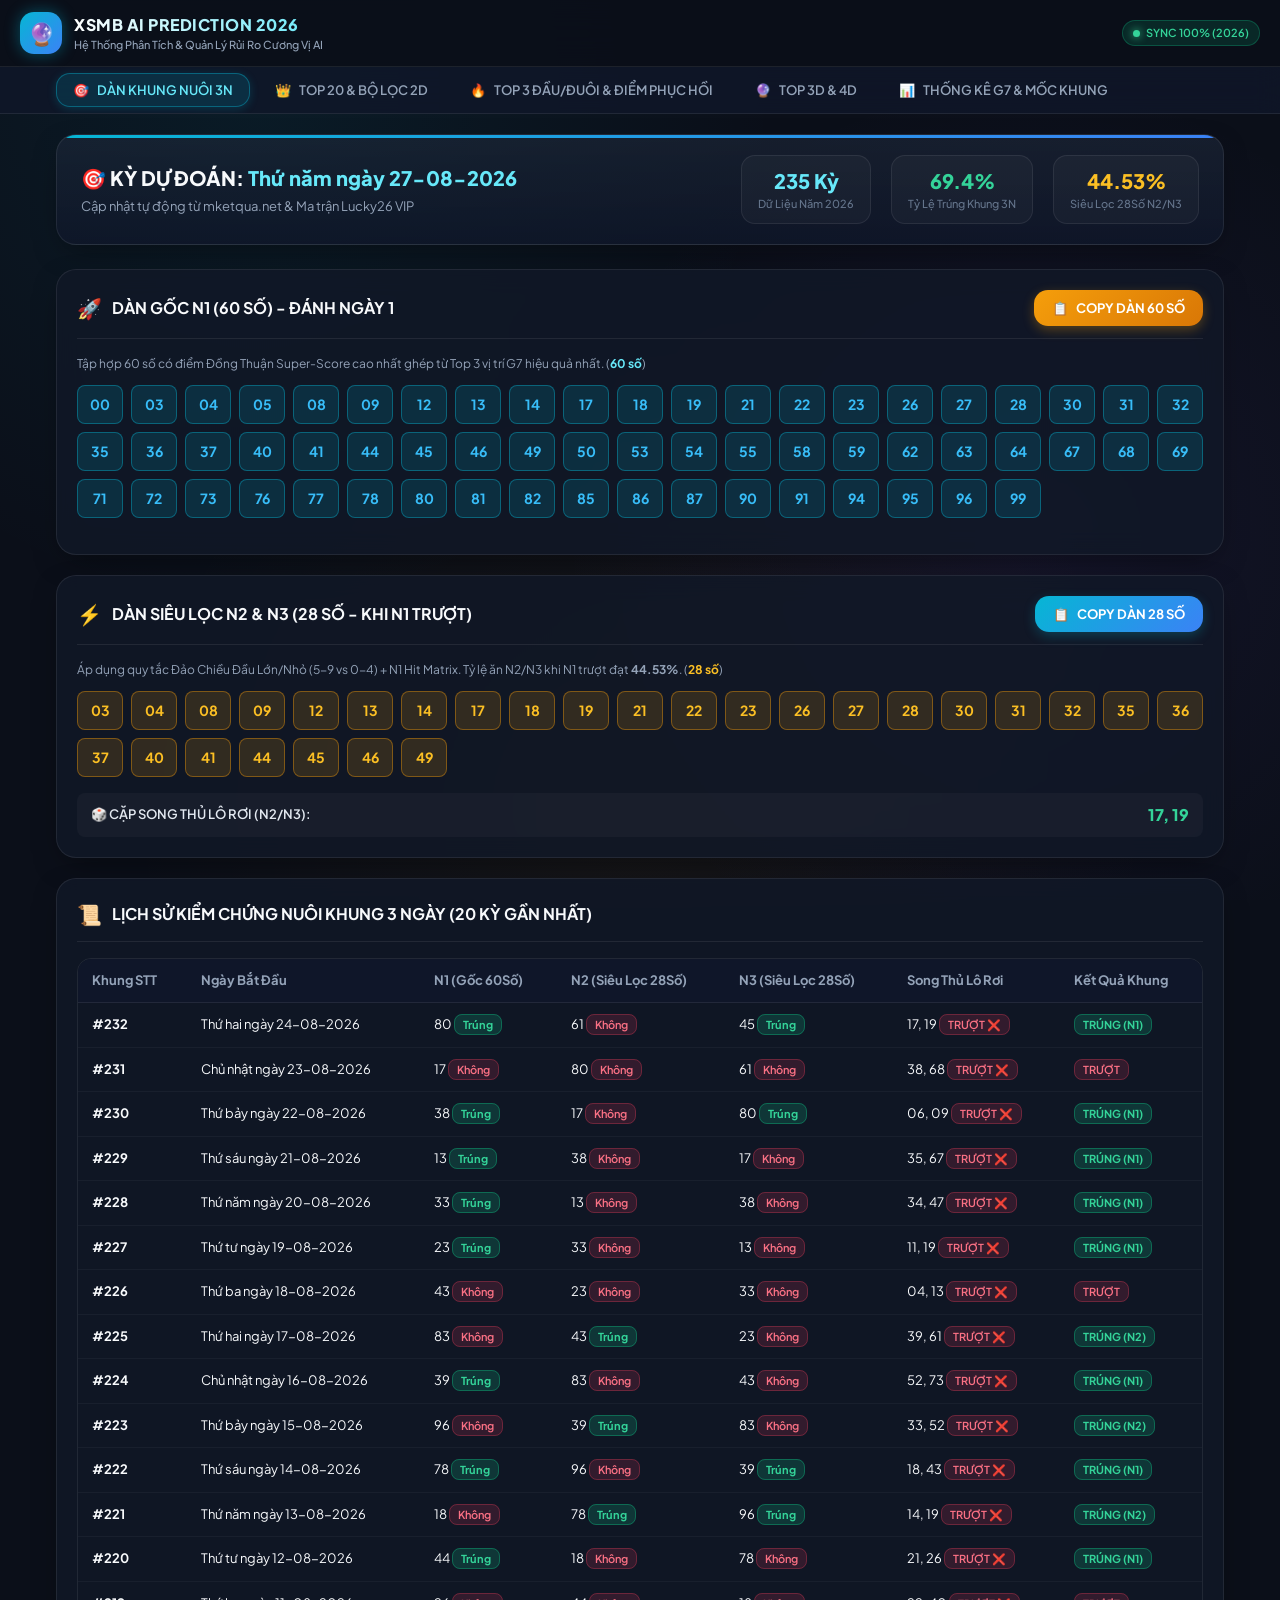
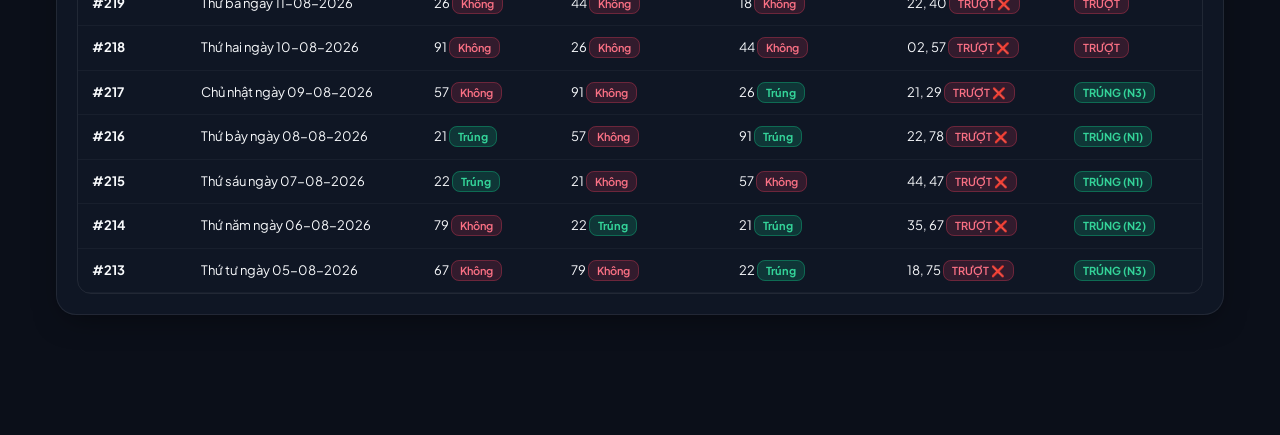
==== index.html @ c9809adb "Initial commit: XSMB AI Prediction 2026 Mini App & Analytics Engine" ====
<!DOCTYPE html>
<html lang="vi">
<head>
    <meta charset="UTF-8">
    <meta name="viewport" content="width=device-width, initial-scale=1.0, maximum-scale=1.0, user-scalable=no">
    <title>XSMB AI Prediction 2026 - Mini App Phân Tích XSMB</title>
    <link rel="stylesheet" href="style.css?v=20260827">
</head>
<body>

    <!-- APP HEADER -->
    <header class="app-header">
        <div class="brand">
            <div class="brand-logo">🔮</div>
            <div class="brand-info">
                <h1>XSMB AI PREDICTION 2026</h1>
                <p>Hệ Thống Phân Tích & Quản Lý Rủi Ro Cương Vị AI</p>
            </div>
        </div>

        <div class="header-status">
            <div class="status-badge">
                <span class="pulse-dot"></span>
                <span>SYNC 100% (2026)</span>
            </div>
        </div>
    </header>

    <!-- NAVIGATION TABS WRAPPER -->
    <div class="nav-tabs-wrapper">
        <div class="nav-tabs">
            <button class="tab-btn active" data-tab="tab-frame3d">
                <span>🎯</span> DÀN KHUNG NUÔI 3N
            </button>
            <button class="tab-btn" data-tab="tab-top20">
                <span>👑</span> TOP 20 & BỘ LỌC 2D
            </button>
            <button class="tab-btn" data-tab="tab-top3dd">
                <span>🔥</span> TOP 3 ĐẦU/ĐUÔI & ĐIỂM PHỤC HỒI
            </button>
            <button class="tab-btn" data-tab="tab-cang3d4d">
                <span>🔮</span> TOP 3D & 4D
            </button>
            <button class="tab-btn" data-tab="tab-stats">
                <span>📊</span> THỐNG KÊ G7 & MỐC KHUNG
            </button>
        </div>
    </div>

    <!-- MAIN CONTAINER -->
    <main class="container">

        <!-- HERO DASHBOARD BANNER -->
        <div class="hero-banner">
            <div class="hero-meta">
                <h2>🎯 KỲ DỰ ĐOÁN: <span id="heroLastDate" style="color: #67E8F9;">Đang nạp...</span></h2>
                <p>Cập nhật tự động từ mketqua.net & Ma trận Lucky26 VIP</p>
            </div>
            <div class="hero-stats">
                <div class="stat-box">
                    <div class="stat-value" id="heroTotalDays">235 Kỳ</div>
                    <div class="stat-label">Dữ Liệu Năm 2026</div>
                </div>
                <div class="stat-box">
                    <div class="stat-value" style="color: #34D399;" id="heroFrameRate">87.50%</div>
                    <div class="stat-label">Tỷ Lệ Trúng Khung 3N</div>
                </div>
                <div class="stat-box">
                    <div class="stat-value" style="color: #FBBF24;" id="heroN2N3Rate">44.53%</div>
                    <div class="stat-label">Siêu Lọc 28Số N2/N3</div>
                </div>
            </div>
        </div>

        <!-- TAB 1: DÀN KHUNG NUÔI 3 NGÀY & SIÊU LỌC -->
        <section id="tab-frame3d" class="tab-content active">
            
            <!-- Card 1: Dàn Gốc N1 (60 Số) -->
            <div class="card">
                <div class="card-header">
                    <div class="card-title">
                        <span class="icon">🚀</span>
                        <span>DÀN GỐC N1 (60 SỐ) - ĐÁNH NGÀY 1</span>
                    </div>
                    <button class="btn btn-gold" id="btnCopyN1">
                        <span>📋</span> COPY DÀN 60 SỐ
                    </button>
                </div>
                <p style="font-size: 12px; color: #94A3B8; margin-bottom: 12px;">
                    Tập hợp 60 số có điểm Đồng Thuận Super-Score cao nhất ghép từ Top 3 vị trí G7 hiệu quả nhất. (<span id="countN1Label" style="color: #67E8F9; font-weight:700;">60 số</span>)
                </p>
                <div class="number-grid" id="gridN1Numbers">
                    <!-- Dynamic Numbers -->
                </div>
            </div>

            <!-- Card 2: Dàn Siêu Lọc N2 & N3 (28 Số) -->
            <div class="card">
                <div class="card-header">
                    <div class="card-title">
                        <span class="icon">⚡</span>
                        <span>DÀN SIÊU LỌC N2 & N3 (28 SỐ - KHI N1 TRƯỢT)</span>
                    </div>
                    <button class="btn" id="btnCopyN2">
                        <span>📋</span> COPY DÀN 28 SỐ
                    </button>
                </div>
                <p style="font-size: 12px; color: #94A3B8; margin-bottom: 12px;">
                    Áp dụng quy tắc Đảo Chiều Đầu Lớn/Nhỏ (5-9 vs 0-4) + N1 Hit Matrix. Tỷ lệ ăn N2/N3 khi N1 trượt đạt <strong>44.53%</strong>. (<span id="countN2Label" style="color: #FBBF24; font-weight:700;">28 số</span>)
                </p>
                <div class="number-grid" id="gridN2Numbers">
                    <!-- Dynamic Numbers -->
                </div>

                <div style="margin-top: 14px; padding: 10px 14px; background: rgba(255, 255, 255, 0.03); border-radius: 8px; display: flex; justify-content: space-between; align-items: center;">
                    <span style="font-size: 13px; font-weight: 600; color: #E2E8F0;">🎲 CẶP SONG THỦ LÔ RƠI (N2/N3):</span>
                    <span style="font-size: 16px; font-weight: 800; color: #34D399;" id="stlPairLabel">---</span>
                </div>
            </div>

            <!-- Card 3: Nhật Ký Kiểm Chứng Khung 3 Ngày (235 Kỳ) -->
            <div class="card">
                <div class="card-header">
                    <div class="card-title">
                        <span class="icon">📜</span>
                        <span>LỊCH SỬ KIỂM CHỨNG NUÔI KHUNG 3 NGÀY (20 KỲ GẦN NHẤT)</span>
                    </div>
                </div>
                <div class="table-responsive">
                    <table class="custom-table">
                        <thead>
                            <tr>
                                <th>Khung STT</th>
                                <th>Ngày Bắt Đầu</th>
                                <th>N1 (Gốc 60Số)</th>
                                <th>N2 (Siêu Lọc 28Số)</th>
                                <th>N3 (Siêu Lọc 28Số)</th>
                                <th>Song Thủ Lô Rơi</th>
                                <th>Kết Quả Khung</th>
                            </tr>
                        </thead>
                        <tbody id="tbodyFrameHistory">
                            <!-- Dynamic Table Rows -->
                        </tbody>
                    </table>
                </div>
            </div>
        </section>

        <!-- TAB 2: TOP 20 & BỘ LỌC 2D LIVE -->
        <section id="tab-top20" class="tab-content">
            
            <!-- Bộ Lọc 2D Live Interactive Tool -->
            <div class="card">
                <div class="card-header">
                    <div class="card-title">
                        <span class="icon">🎛️</span>
                        <span>BỘ LỌC 2D THÔNG MINH LIVE (CHẠM & TỔNG)</span>
                    </div>
                    <button class="btn" id="btnCopyFiltered2D">
                        <span>📋</span> COPY DÀN LỌC
                    </button>
                </div>

                <div class="filter-box">
                    <div class="filter-group">
                        <label class="filter-label">🎯 LỌC THEO CHẠM (Ví dụ: 2358)</label>
                        <input type="text" id="filterChamInput" class="filter-input" placeholder="Nhập các Chạm (mặc định: 0123456789)">
                    </div>
                    <div class="filter-group">
                        <label class="filter-label">📐 LỌC THEO TỔNG (Ví dụ: 1267)</label>
                        <input type="text" id="filterTongInput" class="filter-input" placeholder="Nhập các Tổng (mặc định: 0123456789)">
                    </div>
                </div>

                <p style="font-size: 12px; color: #94A3B8; margin-bottom: 12px;">
                    Kết quả lọc ma trận 100 số theo Chạm & Tổng đã chọn: (<span id="count2DFiltered" style="color: #67E8F9; font-weight:700;">100 số</span>)
                </p>
                <div class="number-grid" id="grid2DFiltered">
                    <!-- Dynamic Numbers -->
                </div>
            </div>

            <!-- Top 20 Super-Score Cards -->
            <div class="card">
                <div class="card-header">
                    <div class="card-title">
                        <span class="icon">👑</span>
                        <span>TOP 20 DỰ ĐOÁN ĐỒNG THUẬN SUPER-SCORE</span>
                    </div>
                    <button class="btn btn-gold" id="btnCopyTop20">
                        <span>📋</span> COPY TOP 20
                    </button>
                </div>
                <div class="number-grid" id="gridTop20Cards" style="grid-template-columns: repeat(auto-fill, minmax(70px, 1fr));">
                    <!-- Dynamic Cards -->
                </div>
            </div>
        </section>

        <!-- TAB 3: TOP 3 ĐẦU / TOP 3 ĐUÔI & ĐIỂM PHỤC HỒI -->
        <section id="tab-top3dd" class="tab-content">
            
            <div class="card">
                <div class="card-header">
                    <div class="card-title">
                        <span class="icon">🔥</span>
                        <span>TOP 3 ĐẦU & TOP 3 ĐUÔI VÀ DÀN 9 SỐ GHÉP</span>
                    </div>
                </div>

                <div style="display: grid; grid-template-columns: repeat(auto-fit, minmax(280px, 1fr)); gap: 16px; margin-bottom: 16px;">
                    <div style="background: rgba(30, 41, 59, 0.6); padding: 16px; border-radius: 12px; border: 1px solid var(--border-color);">
                        <div style="font-size: 12px; color: #94A3B8; font-weight: 700;">TOP 3 ĐẦU DỰ ĐOÁN (ĐỘNG 30N + PHỤC HỒI)</div>
                        <div style="font-size: 24px; font-weight: 800; color: #67E8F9; margin: 6px 0;" id="lblTop3Head">Đầu 2 - Đầu 1 - Đầu 3</div>
                        <div style="font-size: 11px; color: #34D399;">Tỷ lệ ăn 1N: <strong id="rateHead1N">28.63%</strong> | 3N: <strong id="rateHead3N">69.83%</strong></div>
                    </div>

                    <div style="background: rgba(30, 41, 59, 0.6); padding: 16px; border-radius: 12px; border: 1px solid var(--border-color);">
                        <div style="font-size: 12px; color: #94A3B8; font-weight: 700;">TOP 3 ĐUÔI DỰ ĐOÁN (ĐỘNG 30N + PHỤC HỒI)</div>
                        <div style="font-size: 24px; font-weight: 800; color: #FBBF24; margin: 6px 0;" id="lblTop3Tail">Đuôi 3 - Đuôi 7 - Đuôi 8</div>
                        <div style="font-size: 11px; color: #34D399;">Tỷ lệ ăn 1N: <strong id="rateTail1N">25.64%</strong> | 3N: <strong id="rateTail3N">61.64%</strong></div>
                    </div>
                </div>

                <div class="card-header" style="margin-top: 10px;">
                    <div class="card-title" style="font-size: 14px;">
                        <span>🎲 DÀN 9 SỐ GHÉP (ĐẦU x ĐUÔI)</span>
                    </div>
                    <button class="btn" id="btnCopyDan9">📋 COPY 9 SỐ</button>
                </div>
                <div class="number-grid" id="gridDan9Numbers">
                    <!-- Dynamic Numbers -->
                </div>
            </div>

            <!-- Card: Bảng Điểm Phục Hồi & Trừ Bão Hòa Chi Tiết -->
            <div class="card">
                <div class="card-header">
                    <div class="card-title">
                        <span class="icon">📈</span>
                        <span>BẢNG PHÂN TÍCH ĐIỂM TRỪ BÃỎ HÒA & ĐIỂM PHỤC HỒI NỔ LẠI (0-9)</span>
                    </div>
                </div>
                <p style="font-size: 12px; color: #94A3B8; margin-bottom: 12px;">
                    Đơn vị tính: <strong>Trừ Bão Hòa</strong> (Khi nổ 1-3 ngày trước) | <strong>Điểm Phục Hồi 🔥 (+4.5đ)</strong> (Cho các Đầu/Đuôi từng nổ mạnh nay ở ngưỡng nén ngày thứ 4 - 7 của chu kỳ gan).
                </p>

                <div class="table-responsive">
                    <table class="custom-table">
                        <thead>
                            <tr>
                                <th>Chữ Số</th>
                                <th>Loại</th>
                                <th>Tần Suất 30N</th>
                                <th>Nhịp Gan (Ngày)</th>
                                <th>Trừ Bão Hòa</th>
                                <th>Điểm Phục Hồi 🔥</th>
                                <th>Tổng Điểm AI</th>
                                <th>Trạng Thái Nhịp</th>
                            </tr>
                        </thead>
                        <tbody id="tbodyRecoveryScoring">
                            <!-- Dynamic Rows for 0-9 Heads & Tails -->
                        </tbody>
                    </table>
                </div>
            </div>

        </section>

        <!-- TAB 4: TOP 3D & 4D -->
        <section id="tab-cang3d4d" class="tab-content">
            
            <!-- Summary Stats for 3D & 4D -->
            <div style="display: grid; grid-template-columns: repeat(auto-fit, minmax(240px, 1fr)); gap: 16px; margin-bottom: 16px;">
                <div style="background: rgba(30, 41, 59, 0.6); padding: 16px; border-radius: 12px; border: 1px solid var(--border-color);">
                    <div style="font-size: 12px; color: #94A3B8; font-weight: 700;">TỶ LỆ TRÚNG BA CÀNG (3D TOP 20)</div>
                    <div style="font-size: 24px; font-weight: 800; color: #FBBF24; margin: 6px 0;" id="stat3DRate">7.69%</div>
                    <div style="font-size: 11px; color: #34D399;">Đã trúng <strong id="stat3DHits">18/234</strong> kỳ (Ghép Top Càng 0,2,4,5,7 x Top20 2D)</div>
                </div>

                <div style="background: rgba(30, 41, 59, 0.6); padding: 16px; border-radius: 12px; border: 1px solid var(--border-color);">
                    <div style="font-size: 12px; color: #94A3B8; font-weight: 700;">TỶ LỆ TRÚNG BỐN CÀNG (4D TOP 20)</div>
                    <div style="font-size: 24px; font-weight: 800; color: #C084FC; margin: 6px 0;" id="stat4DRate">1.71%</div>
                    <div style="font-size: 11px; color: #34D399;">Đã trúng <strong id="stat4DHits">4/234</strong> kỳ (Ghép Top Càng 0,2 x Top 3D)</div>
                </div>
            </div>

            <div class="card">
                <div class="card-header">
                    <div class="card-title">
                        <span class="icon">🔮</span>
                        <span>TOP 20 BA CÀNG (3D) MẠNH NHẤT</span>
                    </div>
                    <button class="btn btn-gold" id="btnCopy3D">📋 COPY TOP 20 3D</button>
                </div>
                <div class="number-grid" id="grid3DList" style="grid-template-columns: repeat(auto-fill, minmax(75px, 1fr));">
                    <!-- Dynamic 3D Numbers -->
                </div>
            </div>

            <div class="card">
                <div class="card-header">
                    <div class="card-title">
                        <span class="icon">✨</span>
                        <span>TOP 20 BỐN CÀNG (4D) MẠNH NHẤT</span>
                    </div>
                    <button class="btn" id="btnCopy4D">📋 COPY TOP 20 4D</button>
                </div>
                <div class="number-grid" id="grid4DList" style="grid-template-columns: repeat(auto-fill, minmax(85px, 1fr));">
                    <!-- Dynamic 4D Numbers -->
                </div>
            </div>

            <!-- Card: Nhật Ký Kiểm Chứng Lịch Sử 3D & 4D -->
            <div class="card">
                <div class="card-header">
                    <div class="card-title">
                        <span class="icon">📜</span>
                        <span>LỊCH SỬ KIỂM CHỨNG 3D & 4D NĂM 2026 (20 KỲ GẦN NHẤT)</span>
                    </div>
                </div>
                <div class="table-responsive">
                    <table class="custom-table">
                        <thead>
                            <tr>
                                <th>STT</th>
                                <th>Ngày Quay</th>
                                <th>Giải Đặc Biệt</th>
                                <th>Thực Tế 3D (3 Càng)</th>
                                <th>Kết Quả 3D</th>
                                <th>Thực Tế 4D (4 Càng)</th>
                                <th>Kết Quả 4D</th>
                            </tr>
                        </thead>
                        <tbody id="tbody3D4DHistory">
                            <!-- Dynamic Table Rows -->
                        </tbody>
                    </table>
                </div>
            </div>
        </section>

        <!-- TAB 5: THỐNG KÊ G7 & MỐC KHUNG -->
        <section id="tab-stats" class="tab-content">
            
            <!-- High Confidence Burst Prediction Card -->
            <div class="card" style="border: 1px solid rgba(245, 158, 11, 0.4); background: linear-gradient(180deg, rgba(245, 158, 11, 0.08) 0%, rgba(15, 23, 42, 0.85) 100%);">
                <div class="card-header">
                    <div class="card-title">
                        <span class="icon">🎯</span>
                        <span>DỰ ĐOÁN DÀN NỔ HỎA LỰC THEO THỨ (TỶ LỆ 85.3% - 97%)</span>
                    </div>
                    <button class="btn btn-gold" id="btnCopyDowBurst">📋 COPY 20 SỐ HỎA LỰC</button>
                </div>
                
                <div style="display: grid; grid-template-columns: repeat(auto-fit, minmax(260px, 1fr)); gap: 14px; margin-bottom: 14px;">
                    <div style="background: rgba(30, 41, 59, 0.7); padding: 12px; border-radius: 10px; border: 1px solid var(--border-color);">
                        <div style="font-size: 11px; color: #94A3B8; font-weight: 700;">KỲ DỰ ĐOÁN TIẾP THEO</div>
                        <div style="font-size: 20px; font-weight: 800; color: #67E8F9;" id="lblDowNextDay">Thứ Sáu</div>
                        <div style="font-size: 11px; color: #34D399;">Vị trí G7 phong độ: <span id="lblDowG7Pos" style="font-weight: 700;">G7.1 & G7.4</span></div>
                    </div>
                    
                    <div style="background: rgba(30, 41, 59, 0.7); padding: 12px; border-radius: 10px; border: 1px solid var(--border-color);">
                        <div style="font-size: 11px; color: #94A3B8; font-weight: 700;">TỔNG ÉP HẠ & CHẠM ƯU TIÊN</div>
                        <div style="font-size: 14px; font-weight: 800; color: #FBBF24; margin-top: 2px;" id="lblDowTargetSums">Tổng 8, 1, 3, 6</div>
                        <div style="font-size: 11px; color: #94A3B8;">Chạm chính: <span id="lblDowChamSet" style="color: #67E8F9; font-weight:700;">0, 1, 2, 3, 5, 6, 7, 8</span></div>
                    </div>
                </div>

                <div style="margin-bottom: 12px;">
                    <div style="font-size: 13px; font-weight: 700; color: #FBBF24; margin-bottom: 8px;">⚡ DÀN 20 SỐ NỔ HỎA LỰC MẠNH NHẤT DỰ ĐOÁN TIẾP THEO:</div>
                    <div class="number-grid" id="gridDowBurst20">
                        <!-- Dynamic 20 Burst Numbers -->
                    </div>
                </div>
            </div>

            <!-- Window Selection Card -->
            <div class="card">
                <div class="card-header">
                    <div class="card-title">
                        <span class="icon">🗓️</span>
                        <span>PHÂN TÍCH VỊ TRÍ G7 THEO CÁC MỐC KHUNG THỜI GIAN</span>
                    </div>
                </div>

                <div style="display: flex; gap: 10px; margin-bottom: 16px; flex-wrap: wrap;" id="windowSelectorBtns">
                    <button class="btn btn-gold window-btn active" data-window="30">🚀 Khung 30 Ngày</button>
                    <button class="btn btn-secondary window-btn" data-window="60">🔥 Khung 60 Ngày</button>
                    <button class="btn btn-secondary window-btn" data-window="90">🔮 Khung 90 Ngày</button>
                    <button class="btn btn-secondary window-btn" data-window="all">📊 Toàn Bộ 2026 (235 Kỳ)</button>
                </div>

                <div style="display: grid; grid-template-columns: repeat(auto-fit, minmax(180px, 1fr)); gap: 12px; margin-bottom: 12px;" id="gridG7RankingCards">
                    <!-- Dynamic G7 Ranking Cards -->
                </div>
            </div>

            <!-- Performance By DOW Card -->
            <div class="card">
                <div class="card-header">
                    <div class="card-title">
                        <span class="icon">📊</span>
                        <span>HIỆU SUẤT VỊ TRÍ G7 THEO CÁC THỨ TRONG TUẦN (2026)</span>
                    </div>
                </div>
                <div class="table-responsive">
                    <table class="custom-table">
                        <thead>
                            <tr>
                                <th>Thứ Trong Tuần</th>
                                <th>Số Kỳ Đánh Giá</th>
                                <th>Vị Trí G7 Nổ Mạnh</th>
                                <th>Tỷ Lệ Ăn Chạm (%)</th>
                                <th>Tỷ Lệ Ép Hạ Dàn (%)</th>
                            </tr>
                        </thead>
                        <tbody id="tbodyDowStats">
                            <!-- Dynamic Rows -->
                        </tbody>
                    </table>
                </div>
            </div>
        </section>

    </main>

    <script src="app.js?v=20260827_4"></script>
</body>
</html>
---- style.css ----
/* XSMB AI PREDICTION 2026 - MINI APP DESIGN SYSTEM */
@import url('https://fonts.googleapis.com/css2?family=Plus+Jakarta+Sans:wght@300;400;500;600;700;800&display=swap');

:root {
    --bg-dark: #0B0F19;
    --bg-card: rgba(17, 24, 39, 0.85);
    --bg-card-hover: rgba(30, 41, 59, 0.9);
    --border-color: rgba(255, 255, 255, 0.08);
    --border-accent: rgba(59, 130, 246, 0.3);
    
    --primary-cyan: #06B6D4;
    --primary-blue: #3B82F6;
    --accent-gold: #F59E0B;
    --accent-purple: #8B5CF6;
    --accent-rose: #F43F5E;
    --accent-emerald: #10B981;
    
    --text-primary: #F8FAFC;
    --text-secondary: #94A3B8;
    --text-muted: #64748B;

    --gradient-primary: linear-gradient(135deg, #06B6D4 0%, #3B82F6 100%);
    --gradient-gold: linear-gradient(135deg, #F59E0B 0%, #D97706 100%);
    --gradient-emerald: linear-gradient(135deg, #10B981 0%, #059669 100%);
    --gradient-rose: linear-gradient(135deg, #F43F5E 0%, #E11D48 100%);
    --gradient-card: linear-gradient(180deg, rgba(30, 41, 59, 0.6) 0%, rgba(15, 23, 42, 0.8) 100%);
    
    --shadow-glow: 0 0 25px rgba(6, 182, 212, 0.15);
    --shadow-card: 0 10px 30px -10px rgba(0, 0, 0, 0.5);
    --radius-sm: 8px;
    --radius-md: 14px;
    --radius-lg: 20px;
    --radius-full: 9999px;
}

* {
    box-sizing: border-box;
    margin: 0;
    padding: 0;
    font-family: 'Plus Jakarta Sans', -apple-system, BlinkMacSystemFont, sans-serif;
    -webkit-tap-highlight-color: transparent;
}

body {
    background-color: var(--bg-dark);
    color: var(--text-primary);
    min-height: 100vh;
    padding-bottom: 80px;
    background-image: 
        radial-gradient(circle at 20% 10%, rgba(6, 182, 212, 0.08) 0%, transparent 40%),
        radial-gradient(circle at 80% 60%, rgba(139, 92, 246, 0.08) 0%, transparent 40%),
        radial-gradient(circle at 50% 90%, rgba(245, 158, 11, 0.05) 0%, transparent 50%);
    background-attachment: fixed;
    line-height: 1.5;
}

/* APP HEADER */
.app-header {
    background: rgba(11, 15, 25, 0.9);
    backdrop-filter: blur(16px);
    -webkit-backdrop-filter: blur(16px);
    border-bottom: 1px solid var(--border-color);
    position: sticky;
    top: 0;
    z-index: 100;
    padding: 12px 20px;
    display: flex;
    justify-content: space-between;
    align-items: center;
}

.brand {
    display: flex;
    align-items: center;
    gap: 12px;
}

.brand-logo {
    width: 42px;
    height: 42px;
    background: var(--gradient-primary);
    border-radius: var(--radius-md);
    display: flex;
    align-items: center;
    justify-content: center;
    font-size: 22px;
    box-shadow: 0 0 15px rgba(6, 182, 212, 0.4);
}

.brand-info h1 {
    font-size: 16px;
    font-weight: 800;
    background: linear-gradient(90deg, #FFFFFF 0%, #67E8F9 100%);
    -webkit-background-clip: text;
    -webkit-text-fill-color: transparent;
    letter-spacing: 0.5px;
}

.brand-info p {
    font-size: 11px;
    color: var(--text-secondary);
    font-weight: 500;
}

.header-status {
    display: flex;
    align-items: center;
    gap: 10px;
}

.status-badge {
    background: rgba(16, 185, 129, 0.15);
    border: 1px solid rgba(16, 185, 129, 0.3);
    color: #34D399;
    padding: 4px 10px;
    border-radius: var(--radius-full);
    font-size: 11px;
    font-weight: 600;
    display: flex;
    align-items: center;
    gap: 6px;
}

.pulse-dot {
    width: 7px;
    height: 7px;
    background-color: #34D399;
    border-radius: 50%;
    box-shadow: 0 0 8px #34D399;
    animation: pulse 2s infinite;
}

@keyframes pulse {
    0% { transform: scale(0.95); opacity: 0.8; }
    50% { transform: scale(1.2); opacity: 1; }
    100% { transform: scale(0.95); opacity: 0.8; }
}

/* NAVIGATION TABS */
.nav-tabs-wrapper {
    background: rgba(15, 23, 42, 0.8);
    backdrop-filter: blur(12px);
    border-bottom: 1px solid var(--border-color);
    position: sticky;
    top: 67px;
    z-index: 90;
    overflow-x: auto;
    scrollbar-width: none;
}

.nav-tabs-wrapper::-webkit-scrollbar {
    display: none;
}

.nav-tabs {
    display: flex;
    max-width: 1200px;
    margin: 0 auto;
    padding: 6px 16px;
    gap: 8px;
}

.tab-btn {
    background: transparent;
    border: 1px solid transparent;
    color: var(--text-secondary);
    padding: 8px 16px;
    border-radius: var(--radius-md);
    font-size: 13px;
    font-weight: 600;
    white-space: nowrap;
    cursor: pointer;
    transition: all 0.25s ease;
    display: flex;
    align-items: center;
    gap: 8px;
}

.tab-btn:hover {
    color: var(--text-primary);
    background: rgba(255, 255, 255, 0.04);
}

.tab-btn.active {
    background: rgba(6, 182, 212, 0.15);
    border-color: rgba(6, 182, 212, 0.4);
    color: #67E8F9;
    box-shadow: 0 2px 10px rgba(6, 182, 212, 0.2);
}

/* MAIN CONTAINER */
.container {
    max-width: 1200px;
    margin: 0 auto;
    padding: 20px 16px;
}

.tab-content {
    display: none;
    animation: fadeIn 0.3s ease;
}

.tab-content.active {
    display: block;
}

@keyframes fadeIn {
    from { opacity: 0; transform: translateY(6px); }
    to { opacity: 1; transform: translateY(0); }
}

/* DASHBOARD BANNER */
.hero-banner {
    background: var(--gradient-card);
    border: 1px solid var(--border-color);
    border-radius: var(--radius-lg);
    padding: 20px 24px;
    margin-bottom: 24px;
    box-shadow: var(--shadow-card);
    display: flex;
    justify-content: space-between;
    align-items: center;
    flex-wrap: wrap;
    gap: 16px;
    position: relative;
    overflow: hidden;
}

.hero-banner::before {
    content: '';
    position: absolute;
    top: 0;
    left: 0;
    right: 0;
    height: 3px;
    background: var(--gradient-primary);
}

.hero-meta h2 {
    font-size: 20px;
    font-weight: 800;
    margin-bottom: 4px;
    color: var(--text-primary);
}

.hero-meta p {
    font-size: 13px;
    color: var(--text-secondary);
}

.hero-stats {
    display: flex;
    gap: 20px;
}

.stat-box {
    background: rgba(255, 255, 255, 0.03);
    border: 1px solid var(--border-color);
    padding: 10px 16px;
    border-radius: var(--radius-md);
    text-align: center;
}

.stat-value {
    font-size: 20px;
    font-weight: 800;
    color: #67E8F9;
}

.stat-label {
    font-size: 11px;
    color: var(--text-muted);
    font-weight: 500;
}

/* CARDS */
.card {
    background: var(--bg-card);
    backdrop-filter: blur(12px);
    border: 1px solid var(--border-color);
    border-radius: var(--radius-lg);
    padding: 20px;
    margin-bottom: 20px;
    box-shadow: var(--shadow-card);
    transition: transform 0.2s ease, border-color 0.2s ease;
}

.card:hover {
    border-color: rgba(255, 255, 255, 0.15);
}

.card-header {
    display: flex;
    justify-content: space-between;
    align-items: center;
    margin-bottom: 16px;
    padding-bottom: 12px;
    border-bottom: 1px solid var(--border-color);
}

.card-title {
    font-size: 16px;
    font-weight: 700;
    display: flex;
    align-items: center;
    gap: 10px;
    color: var(--text-primary);
}

.card-title span.icon {
    font-size: 20px;
}

/* NUMBER GRID */
.number-grid {
    display: grid;
    grid-template-columns: repeat(auto-fill, minmax(44px, 1fr));
    gap: 8px;
    margin-bottom: 16px;
}

.num-tag {
    background: rgba(30, 41, 59, 0.9);
    border: 1px solid rgba(255, 255, 255, 0.08);
    border-radius: var(--radius-sm);
    padding: 8px 4px;
    text-align: center;
    font-size: 14px;
    font-weight: 700;
    color: #E2E8F0;
    transition: all 0.2s ease;
    cursor: pointer;
    user-select: none;
}

.num-tag:hover {
    background: rgba(6, 182, 212, 0.2);
    border-color: rgba(6, 182, 212, 0.5);
    color: #67E8F9;
    transform: translateY(-2px);
}

.num-tag.gold {
    background: rgba(245, 158, 11, 0.15);
    border-color: rgba(245, 158, 11, 0.4);
    color: #FBBF24;
}

.num-tag.cyan {
    background: rgba(6, 182, 212, 0.15);
    border-color: rgba(6, 182, 212, 0.4);
    color: #38BDF8;
}

.num-tag.purple {
    background: rgba(139, 92, 246, 0.15);
    border-color: rgba(139, 92, 246, 0.4);
    color: #C084FC;
}

/* BUTTONS */
.btn {
    background: var(--gradient-primary);
    color: #FFFFFF;
    border: none;
    padding: 10px 18px;
    border-radius: var(--radius-md);
    font-size: 13px;
    font-weight: 700;
    cursor: pointer;
    display: inline-flex;
    align-items: center;
    justify-content: center;
    gap: 8px;
    transition: all 0.2s ease;
    box-shadow: 0 4px 12px rgba(6, 182, 212, 0.25);
}

.btn:hover {
    transform: translateY(-1px);
    box-shadow: 0 6px 18px rgba(6, 182, 212, 0.4);
}

.btn:active {
    transform: translateY(1px);
}

.btn-secondary {
    background: rgba(255, 255, 255, 0.06);
    border: 1px solid var(--border-color);
    color: var(--text-primary);
    box-shadow: none;
}

.btn-secondary:hover {
    background: rgba(255, 255, 255, 0.12);
    box-shadow: none;
}

.btn-gold {
    background: var(--gradient-gold);
    box-shadow: 0 4px 12px rgba(245, 158, 11, 0.3);
}

.btn-gold:hover {
    box-shadow: 0 6px 18px rgba(245, 158, 11, 0.5);
}

/* TABLES */
.table-responsive {
    width: 100%;
    overflow-x: auto;
    border-radius: var(--radius-md);
    border: 1px solid var(--border-color);
}

.custom-table {
    width: 100%;
    border-collapse: collapse;
    font-size: 13px;
    text-align: left;
}

.custom-table th {
    background: rgba(15, 23, 42, 0.95);
    color: var(--text-secondary);
    font-weight: 700;
    padding: 12px 14px;
    border-bottom: 1px solid var(--border-color);
    white-space: nowrap;
}

.custom-table td {
    padding: 12px 14px;
    border-bottom: 1px solid rgba(255, 255, 255, 0.04);
    color: var(--text-primary);
    white-space: nowrap;
}

.custom-table tbody tr:hover {
    background: rgba(255, 255, 255, 0.02);
}

/* STATUS TAGS */
.tag-hit {
    background: rgba(16, 185, 129, 0.2);
    border: 1px solid rgba(16, 185, 129, 0.4);
    color: #34D399;
    padding: 3px 8px;
    border-radius: var(--radius-sm);
    font-size: 11px;
    font-weight: 700;
}

.tag-miss {
    background: rgba(244, 63, 94, 0.15);
    border: 1px solid rgba(244, 63, 94, 0.3);
    color: #FB7185;
    padding: 3px 8px;
    border-radius: var(--radius-sm);
    font-size: 11px;
    font-weight: 600;
}

.tag-info {
    background: rgba(59, 130, 246, 0.15);
    border: 1px solid rgba(59, 130, 246, 0.3);
    color: #60A5FA;
    padding: 3px 8px;
    border-radius: var(--radius-sm);
    font-size: 11px;
    font-weight: 600;
}

/* 2D FILTER CONTROLS */
.filter-box {
    background: rgba(15, 23, 42, 0.6);
    border: 1px solid var(--border-accent);
    border-radius: var(--radius-md);
    padding: 16px;
    margin-bottom: 16px;
    display: grid;
    grid-template-columns: repeat(auto-fit, minmax(220px, 1fr));
    gap: 14px;
}

.filter-group {
    display: flex;
    flex-direction: column;
    gap: 6px;
}

.filter-label {
    font-size: 12px;
    font-weight: 700;
    color: var(--text-secondary);
}

.filter-input {
    background: rgba(30, 41, 59, 0.9);
    border: 1px solid var(--border-color);
    border-radius: var(--radius-sm);
    color: #FFFFFF;
    padding: 8px 12px;
    font-size: 13px;
    outline: none;
    transition: border-color 0.2s ease;
}

.filter-input:focus {
    border-color: var(--primary-cyan);
    box-shadow: 0 0 8px rgba(6, 182, 212, 0.3);
}

/* TOAST NOTIFICATION */
.toast-container {
    position: fixed;
    bottom: 24px;
    right: 24px;
    z-index: 1000;
}

.toast {
    background: rgba(15, 23, 42, 0.95);
    border: 1px solid var(--primary-cyan);
    color: #FFFFFF;
    padding: 12px 20px;
    border-radius: var(--radius-md);
    box-shadow: 0 10px 25px rgba(0, 0, 0, 0.6);
    font-size: 13px;
    font-weight: 600;
    display: flex;
    align-items: center;
    gap: 10px;
    animation: slideUp 0.3s ease;
}

@keyframes slideUp {
    from { opacity: 0; transform: translateY(20px); }
    to { opacity: 1; transform: translateY(0); }
}

/* RESPONSIVE DESIGN */
@media (max-width: 768px) {
    .app-header {
        padding: 10px 14px;
    }

    .hero-banner {
        padding: 16px;
    }

    .hero-meta h2 {
        font-size: 17px;
    }

    .hero-stats {
        width: 100%;
        justify-content: space-between;
    }

    .stat-box {
        flex: 1;
        padding: 8px;
    }

    .stat-value {
        font-size: 17px;
    }

    .number-grid {
        grid-template-columns: repeat(auto-fill, minmax(38px, 1fr));
        gap: 6px;
    }

    .num-tag {
        font-size: 12px;
        padding: 6px 2px;
    }
}
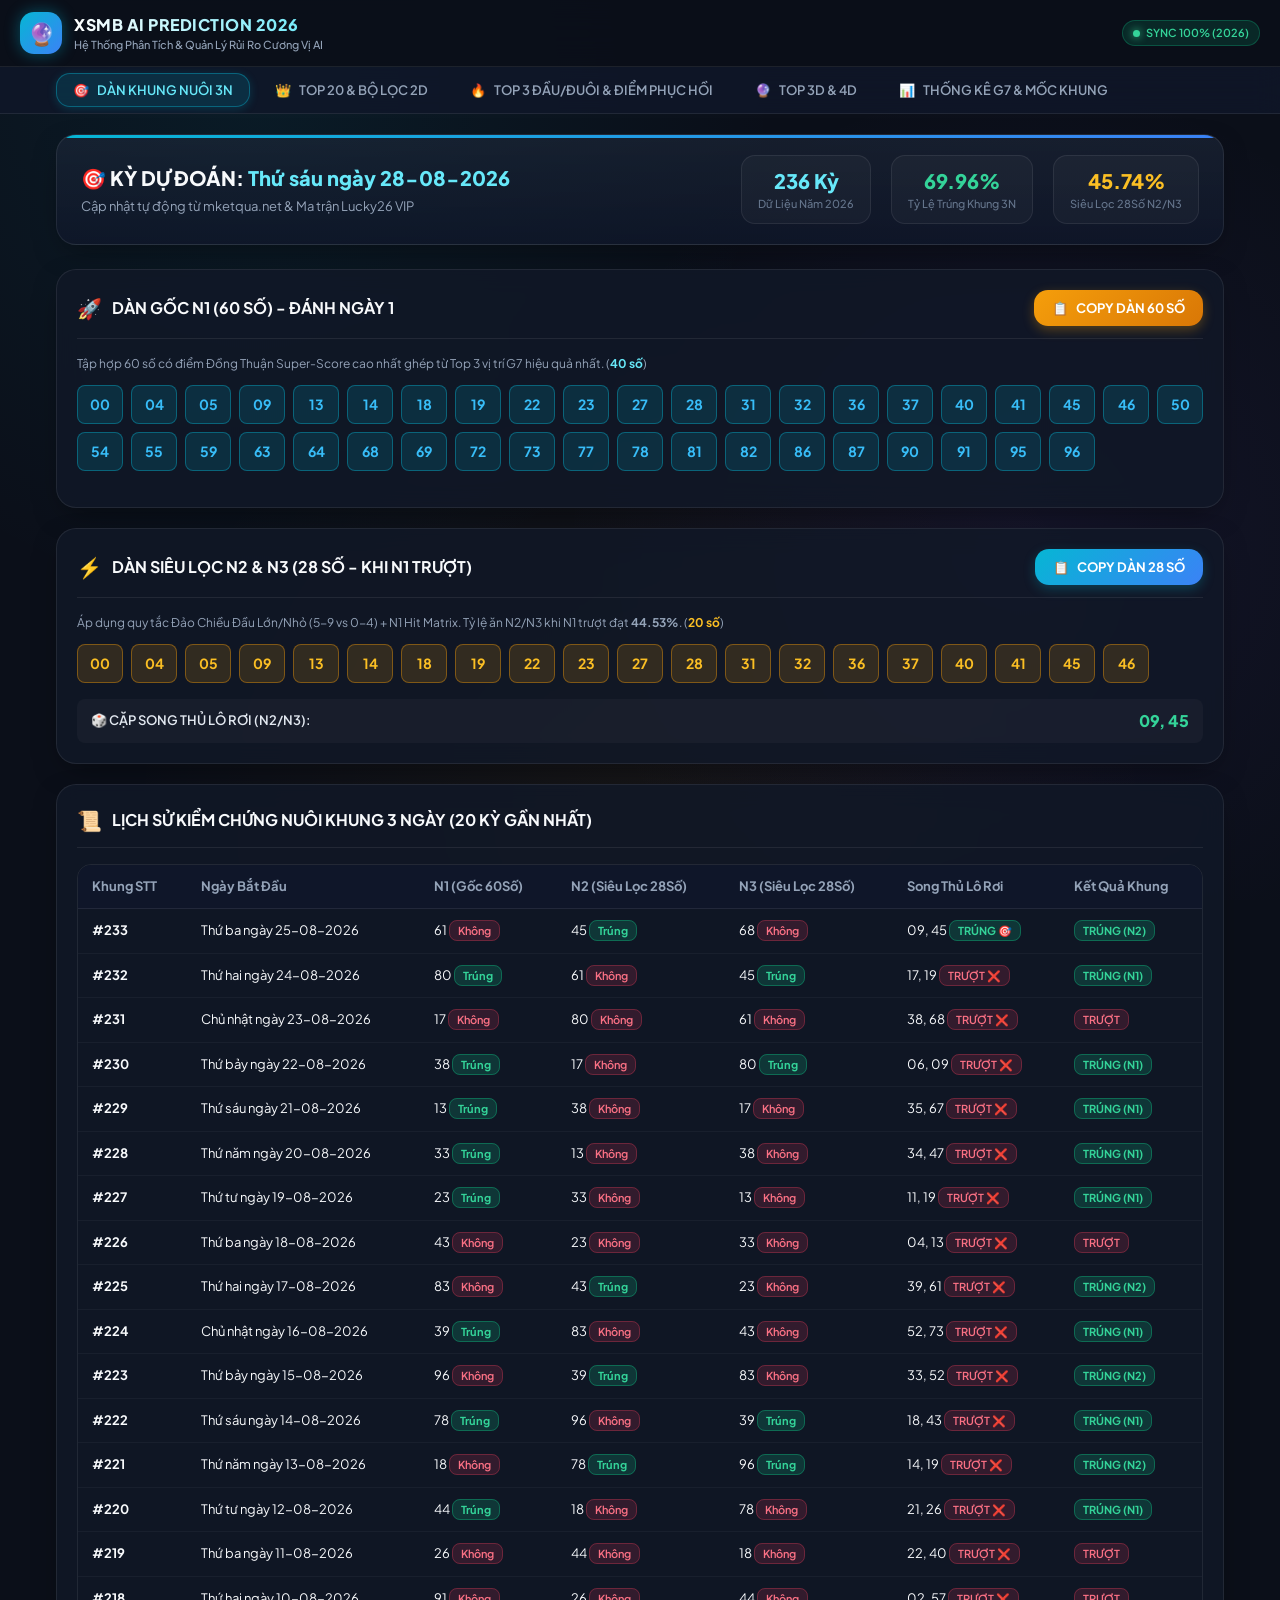
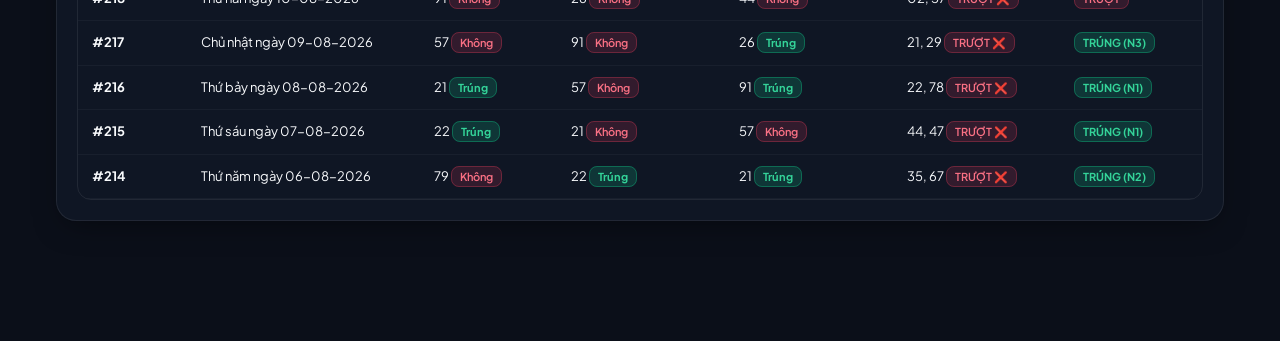
==== commit 16456746: "Auto update XSMB data & analysis: 28-08-2026" ====
--- a/index.html
+++ b/index.html
@@ -345,6 +345,38 @@
         <!-- TAB 5: THỐNG KÊ G7 & MỐC KHUNG -->
         <section id="tab-stats" class="tab-content">
             
+            <!-- Card: Dự Đoán & Phong Độ Lô G7 & Cầu Ghép Góc / Móc Chung -->
+            <div class="card" style="border: 1px solid rgba(52, 211, 153, 0.4); background: linear-gradient(180deg, rgba(16, 185, 129, 0.08) 0%, rgba(15, 23, 42, 0.85) 100%);">
+                <div class="card-header">
+                    <div class="card-title">
+                        <span class="icon">🎲</span>
+                        <span>DỰ ĐOÁN & PHONG ĐỘ LÔ G7 & CẦU GHÉP GÓC (MÓC CHUNG)</span>
+                    </div>
+                    <span class="badge badge-gold" id="badgeStlGocRate" style="background: rgba(52, 211, 153, 0.2); color: #34D399; border: 1px solid rgba(52, 211, 153, 0.4); padding: 4px 10px; border-radius: 6px; font-weight: 700; font-size: 12px;">Tỷ Lệ Nổ: --%</span>
+                </div>
+                
+                <div style="display: grid; grid-template-columns: repeat(auto-fit, minmax(240px, 1fr)); gap: 14px; margin-bottom: 14px;">
+                    <div style="background: rgba(30, 41, 59, 0.7); padding: 12px; border-radius: 10px; border: 1px solid var(--border-color);">
+                        <div style="font-size: 11px; color: #94A3B8; font-weight: 700;">SONG THỦ LÔ CẦU GHÉP GÓC (G7.1 + G7.4)</div>
+                        <div style="font-size: 22px; font-weight: 800; color: #34D399; margin: 4px 0;" id="lblStlGocNext">-- - --</div>
+                        <div style="font-size: 11px; color: #94A3B8;">Đã nổ <strong id="lblStlGocHits" style="color:#FBBF24;">-- kỳ</strong> (<span id="lblStlGocNhay">-- nháy</span> năm 2026)</div>
+                    </div>
+                    
+                    <div style="background: rgba(30, 41, 59, 0.7); padding: 12px; border-radius: 10px; border: 1px solid var(--border-color);">
+                        <div style="font-size: 11px; color: #94A3B8; font-weight: 700;">BẠCH THỦ LÔ CẦU GHÉP GÓC</div>
+                        <div style="font-size: 22px; font-weight: 800; color: #67E8F9; margin: 4px 0;" id="lblBtlGocNext">--</div>
+                        <div style="font-size: 11px; color: #34D399;">Hỏa lực chính ghép góc G7</div>
+                    </div>
+                </div>
+
+                <div style="margin-bottom: 8px;">
+                    <div style="font-size: 13px; font-weight: 700; color: #34D399; margin-bottom: 8px;">🔥 TOP 4 LÔ TIỀM NĂNG G7 & MÓC CHUNG CHO KỲ TỚI:</div>
+                    <div class="number-grid" id="gridTopLoG7" style="grid-template-columns: repeat(auto-fill, minmax(140px, 1fr));">
+                        <!-- Dynamic Top 4 Lô Cards -->
+                    </div>
+                </div>
+            </div>
+
             <!-- High Confidence Burst Prediction Card -->
             <div class="card" style="border: 1px solid rgba(245, 158, 11, 0.4); background: linear-gradient(180deg, rgba(245, 158, 11, 0.08) 0%, rgba(15, 23, 42, 0.85) 100%);">
                 <div class="card-header">
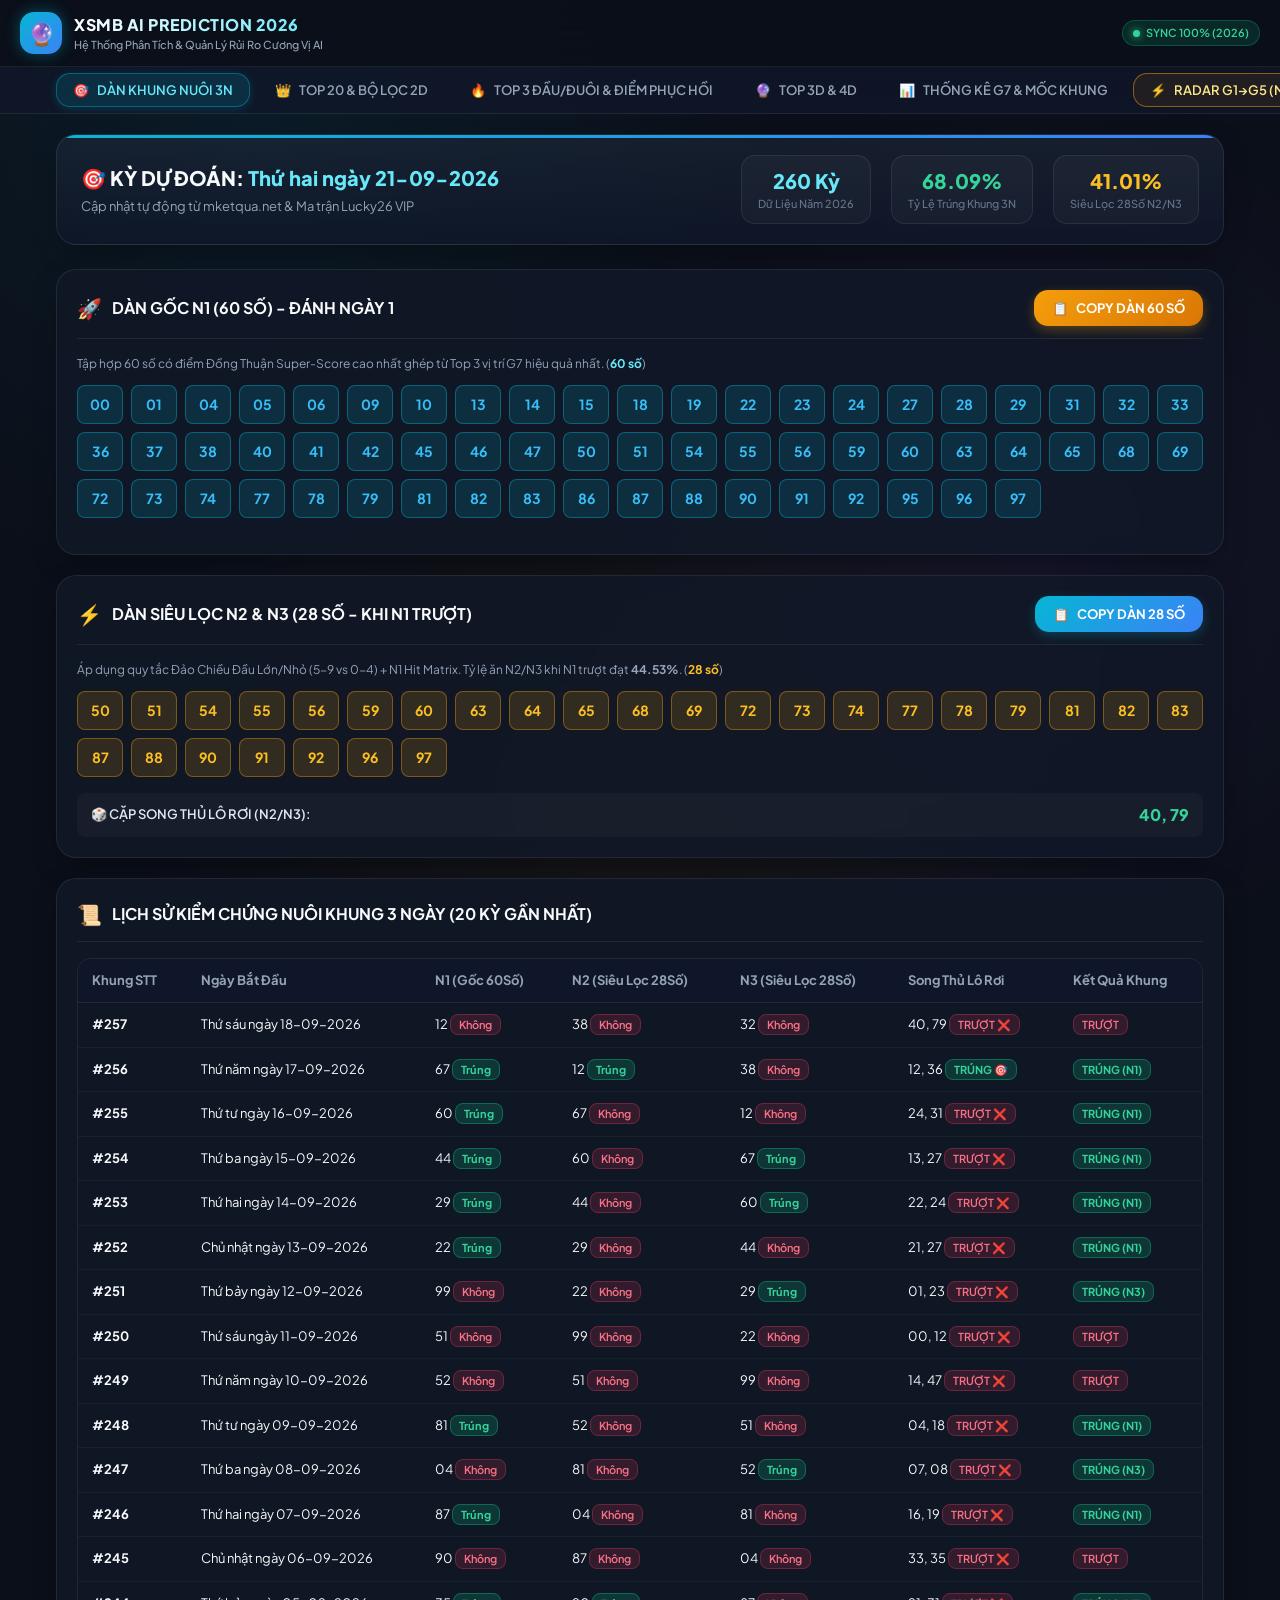
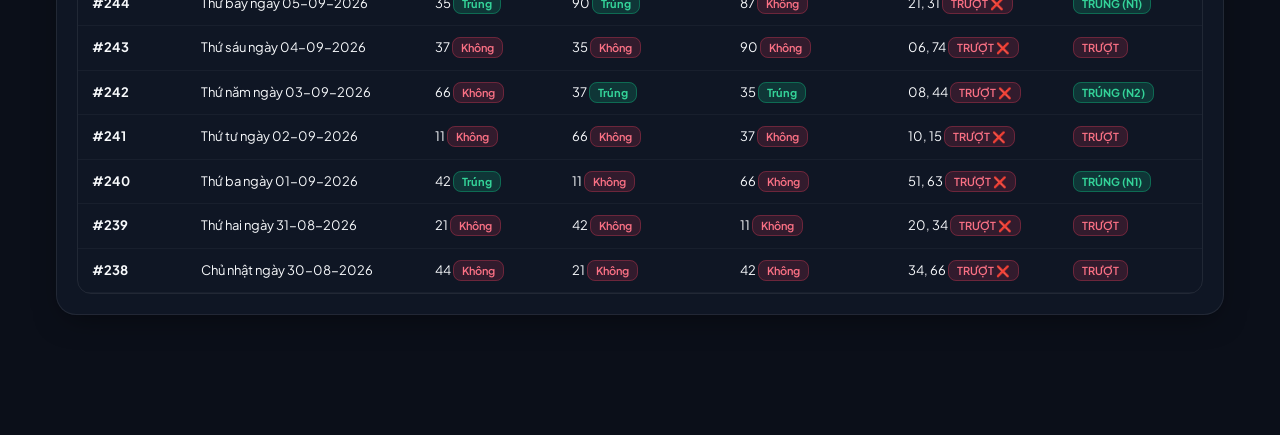
==== commit b3226dbc: "feat: Add Radar Soi Cau G1-G5 live app, 3-color legend, and GitHub Actions cloud automation" ====
--- a/index.html
+++ b/index.html
@@ -43,6 +43,9 @@
             </button>
             <button class="tab-btn" data-tab="tab-stats">
                 <span>📊</span> THỐNG KÊ G7 & MỐC KHUNG
+            </button>
+            <button class="tab-btn" data-tab="tab-soicau-g1g5" style="border: 1px solid rgba(245, 158, 11, 0.5); color: #fde68a; background: rgba(245, 158, 11, 0.08);">
+                <span>⚡</span> RADAR G1→G5 (MÀU SỐ)
             </button>
         </div>
     </div>
@@ -457,6 +460,16 @@
             </div>
         </section>
 
+        <!-- TAB 6: RADAR SOI CẦU G1-G5 & LỌC CẤP 4 (NHẬN DIỆN MÀU SẮC) -->
+        <section id="tab-soicau-g1g5" class="tab-content">
+            <div style="margin-bottom: 12px; display: flex; justify-content: flex-end;">
+                <a href="soi_cau_g1_g5_app.html" target="_blank" class="btn btn-gold" style="font-size: 12px; text-decoration: none;">
+                    <span>🚀</span> MỞ TOÀN MÀN HÌNH (MINI APP ĐỘC LẬP)
+                </a>
+            </div>
+            <iframe src="soi_cau_g1_g5_app.html" style="width: 100%; height: 1400px; border: 1px solid rgba(255,255,255,0.1); border-radius: 20px; box-shadow: 0 10px 30px rgba(0,0,0,0.5);"></iframe>
+        </section>
+
     </main>
 
     <script src="app.js?v=20260827_4"></script>
